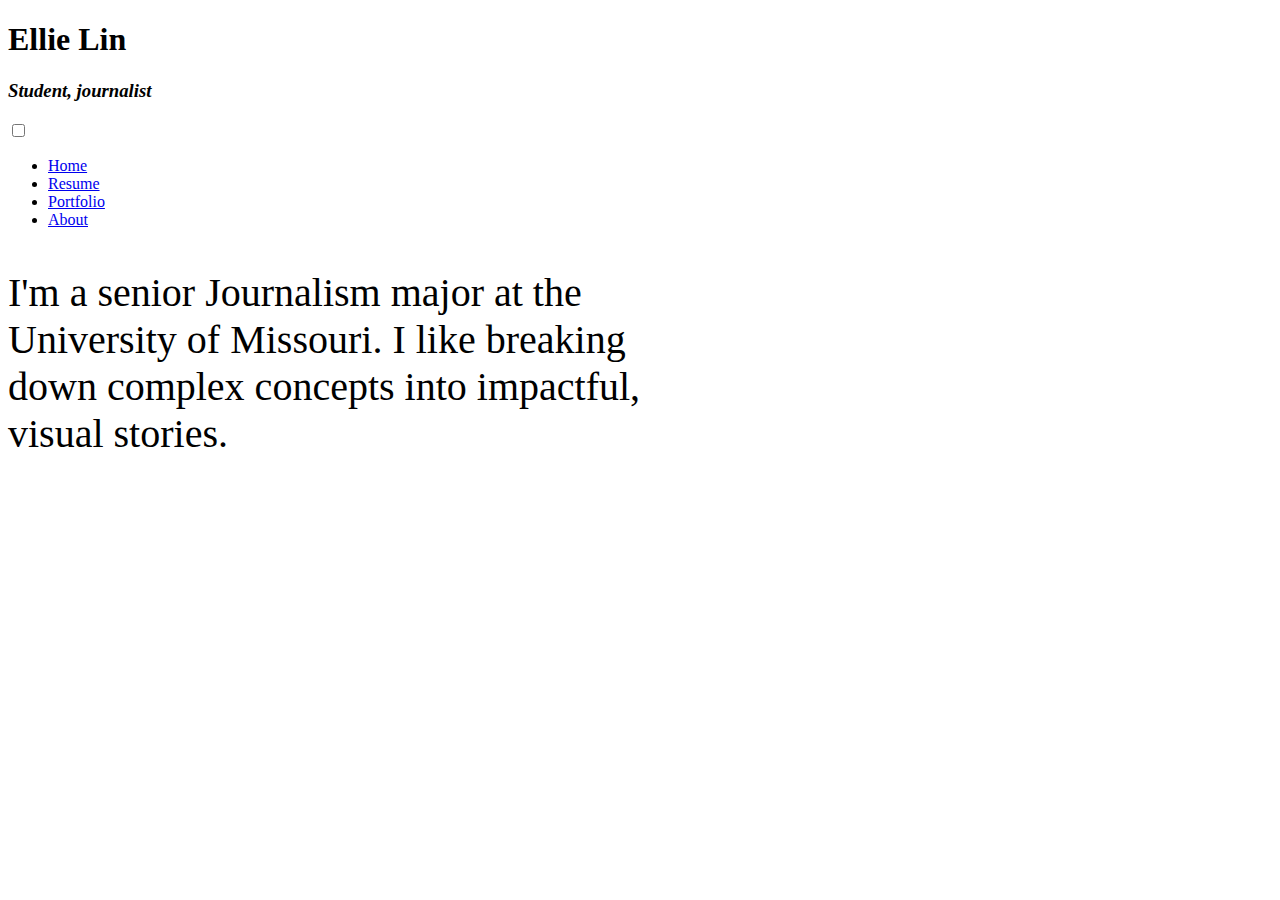
==== index.html @ 033b5c80 "update css" ====
<!DOCTYPE html>
<html lang="en">
<head>
    <meta charset="UTF-8">
    <meta name="viewport" content="width=device-width, initial-scale=1.0">
    <title>Ellie Lin - Visual Jounalist</title>
    
    <link rel="stylesheet" href="style.css">
    <link href="https://fonts.googleapis.com/css2?family=DM+Sans:ital,opsz,wght@0,9..40,100;0,9..40,200;0,9..40,300;0,9..40,400;0,9..40,500;0,9..40,600;0,9..40,700;0,9..40,800;0,9..40,900;0,9..40,1000;1,9..40,100;1,9..40,200;1,9..40,300;1,9..40,400;1,9..40,500;1,9..40,600;1,9..40,700;1,9..40,800;1,9..40,900;1,9..40,1000&display=swap" rel="stylesheet">
    <script type="text/javascript" src="script.js" defer></script>
</head>
<body>
    <h1>Ellie Lin</h1>
    <h3 style="font-style: italic;">Student, journalist</h3>
<div class="hamburger-menu">
    <input type="checkbox" id="op" />
    <div class="lower">
        <label for="op">
            <span></span>
            <span></span>
            <span></span>
        </label>
      </div>
    <div class="overlay overlay-hugeinc">
                <label for="op"></label>
                <nav>
                    <ul>
                        <li><a href="https://ellie-lin.com/index.html">Home</a></li>
                        <li><a href="https://ellie-lin.com/resume.html">Resume</a></li>
                        <li><a href="https://ellie-lin.com/portfolio.html">Portfolio</a></li>
                        <li><a href="https://ellie-lin.com/about.html">About</a></li>
                    </ul>
                </nav>
    </div>
</div>

    <main id="content">
    <p style="font-size: 2.5em; margin-right: 600px; margin-bottom: 0px">
        I'm a senior Journalism major at the University of Missouri. I like breaking down complex concepts into impactful, visual stories.
    </p>

    <p>
        
    </p>

    </main>
</body>
</html>
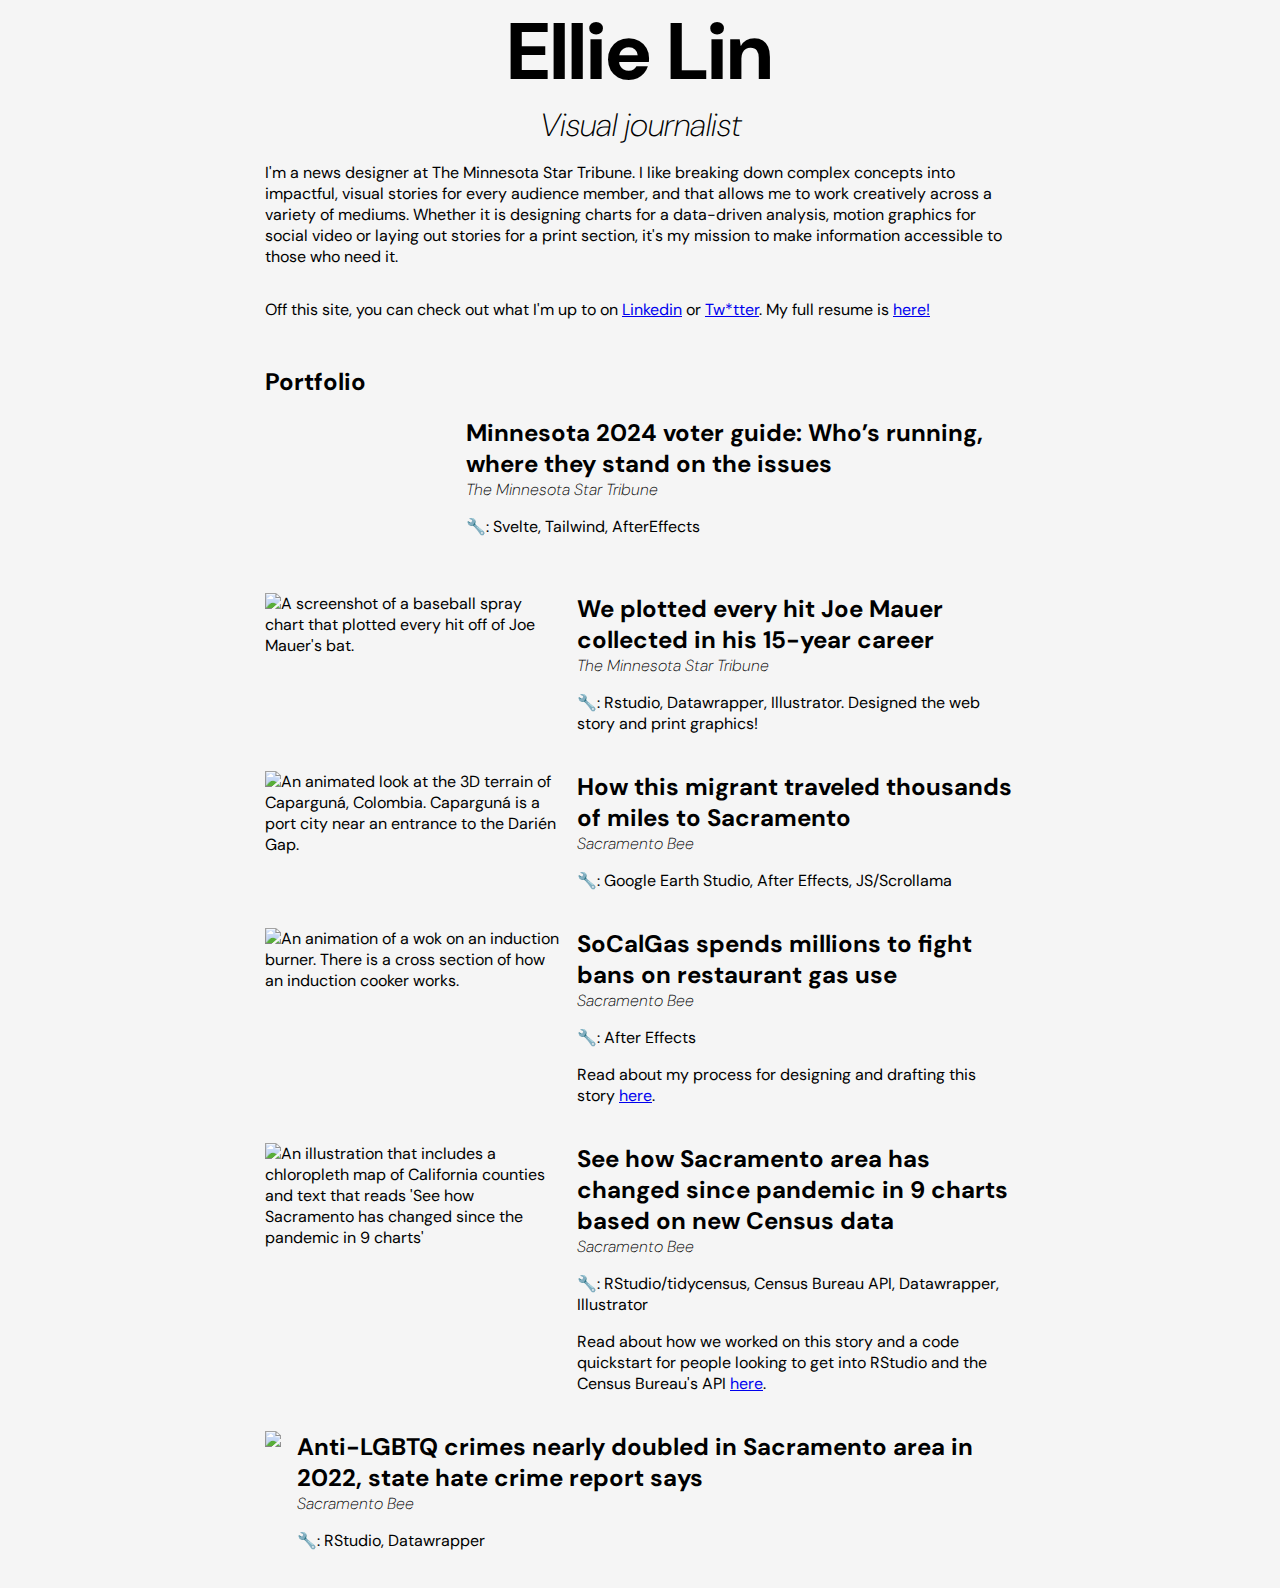
==== commit 25883874: "style fixes" ====
--- a/index.html
+++ b/index.html
@@ -4,45 +4,102 @@
     <meta charset="UTF-8">
     <meta name="viewport" content="width=device-width, initial-scale=1.0">
     <title>Ellie Lin - Visual Jounalist</title>
-    
+
     <link rel="stylesheet" href="style.css">
     <link href="https://fonts.googleapis.com/css2?family=DM+Sans:ital,opsz,wght@0,9..40,100;0,9..40,200;0,9..40,300;0,9..40,400;0,9..40,500;0,9..40,600;0,9..40,700;0,9..40,800;0,9..40,900;0,9..40,1000;1,9..40,100;1,9..40,200;1,9..40,300;1,9..40,400;1,9..40,500;1,9..40,600;1,9..40,700;1,9..40,800;1,9..40,900;1,9..40,1000&display=swap" rel="stylesheet">
     <script type="text/javascript" src="script.js" defer></script>
 </head>
 <body>
     <h1>Ellie Lin</h1>
-    <h3 style="font-style: italic;">Student, journalist</h3>
-<div class="hamburger-menu">
-    <input type="checkbox" id="op" />
-    <div class="lower">
-        <label for="op">
-            <span></span>
-            <span></span>
-            <span></span>
-        </label>
-      </div>
-    <div class="overlay overlay-hugeinc">
-                <label for="op"></label>
-                <nav>
-                    <ul>
-                        <li><a href="https://ellie-lin.com/index.html">Home</a></li>
-                        <li><a href="https://ellie-lin.com/resume.html">Resume</a></li>
-                        <li><a href="https://ellie-lin.com/portfolio.html">Portfolio</a></li>
-                        <li><a href="https://ellie-lin.com/about.html">About</a></li>
-                    </ul>
-                </nav>
-    </div>
-</div>
+    <h3 style="font-style: italic">Visual journalist</h3>
 
     <main id="content">
-    <p style="font-size: 2.5em; margin-right: 600px; margin-bottom: 0px">
-        I'm a senior Journalism major at the University of Missouri. I like breaking down complex concepts into impactful, visual stories.
-    </p>
+        <div class="about">
+            <p>
+                I'm a news designer at The Minnesota Star Tribune. I like breaking down complex concepts into impactful, visual stories for every audience member, and that allows me to work creatively across a variety of mediums. Whether it is designing charts for a data-driven analysis, motion graphics for social video or laying out stories for a print section, it's my mission to make information accessible to those who need it.
+            </p>
 
-    <p>
-        
-    </p>
+            <p>
+                Off this site, you can check out what I'm up to on <a href="https://www.linkedin.com/in/ellie-d-lin/">Linkedin</a> or <a href="https://twitter.com/ellielin_">Tw*tter</a>. My full resume is <a href="https://ellie-lin.com/resume.html" >here!</a>
+            </p>
+        </div>
 
+        <div class="portfolio">
+        <h2>Portfolio</h2>
+        <div class="byline">
+            <div class="img-wrapper">
+                <video autoplay muted loop id="autoplayGif" src="media/Hero (opacity)-15fps copy.mp4" width="375px" height="auto" alt="An animation of several blue and red 'I voted' stickers that gradually fade in.">
+            </div>
+            <div class="hedder">
+                <h2 class="hed"><a class="hedlink" href="https://www.startribune.com/minnesota-2024-voters-guide-whos-running-where-they-stand-on-the-issues/601147912/">Minnesota 2024 voter guide: Who’s running, where they stand on the issues</a></h2>
+                <h3 class="outlet">The Minnesota Star Tribune</h3>
+                <p class="tools">🔧: Svelte, Tailwind, AfterEffects</p>
+            </div>
+        </div>
+        <br>
+        <div class="byline">
+            <div class="img-wrapper">
+                <img id="autoplayGif" src="media/mauer.png" alt="A screenshot of a baseball spray chart that plotted every hit off of Joe Mauer's bat.">
+            </div>
+            <div class="hedder">
+                <h2 class="hed"><a class="hedlink" href="https://www2.startribune.com/quite-the-spread-we-plotted-every-hit-joe-mauer-ever-made-in-his-career/600381380/">We plotted every hit Joe Mauer collected in his 15-year career</a></h2>
+                <h3 class="outlet">The Minnesota Star Tribune</h3>
+                <p class="tools">🔧: Rstudio, Datawrapper, Illustrator. Designed the web story and print graphics!</p>
+            </div>
+        </div>
+        <br>
+            <div class="byline">
+                <div class="img-wrapper">
+                    <img id="autoplayGif" src="media/migrants-journey-scroller.gif" alt="An animated look at the 3D terrain of Caparguná, Colombia. Caparguná is a port city near an entrance to the Darién Gap.">
+                </div>
+                <div class="hedder">
+                    <h2 class="hed"><a class="hedlink" href="https://www.sacbee.com/news/equity-lab/article276713191.ece">How this migrant traveled thousands of miles to Sacramento</a></h2>
+                    <h3 class="outlet">Sacramento Bee</h3>
+                    <p class="tools">🔧: Google Earth Studio, After Effects, JS/Scrollama</p>
+                </div>
+            </div>
+            <br>
+            <div class="byline">
+                <div class="img-wrapper">
+                    <img id="autoplayGif" src="media/induction2.gif" alt="An animation of a wok on an induction burner. There is a cross section of how an induction cooker works.">
+                </div>
+                <div class="hedder">
+                    <h2 class="hed"><a class="hedlink" href="https://www.sacbee.com/news/politics-government/capitol-alert/article277266813.ece">SoCalGas spends millions to fight bans on restaurant gas use</a></h2>
+                    <h3 class="outlet">Sacramento Bee</h3>
+                    <p class="tools">🔧: After Effects</p>
+                    <p>Read about my process for designing and drafting this story <a href="https://rjionline.org/news/wok-and-scroll-the-process-of-designing-an-animated-information-graphic/">here</a>.</p>
+                </div>
+            </div>
+            <br>
+            <div class="byline">
+                <div class="img-wrapper">
+                    <img id="autoplayGif" src="media/census.png" alt="An illustration that includes a chloropleth map of California counties and text that reads 'See how Sacramento has changed since the pandemic in 9 charts'">
+                </div> 
+                <div class="hedder">
+                    <h2 class="hed"><a class="hedlink" href="https://www.sacbee.com/news/california/article276501901.ece">See how Sacramento area has changed since pandemic in 9 charts based on new Census data</a></h2>
+                    <h3 class="outlet">Sacramento Bee</h3>
+                    <p class="tools">🔧: RStudio/tidycensus, Census Bureau API, Datawrapper, Illustrator</p>
+                    <p>Read about how we worked on this story and a code quickstart for people looking to get into RStudio and the Census Bureau's API <a href="https://rjionline.org/news/making-census-data-accessible-for-reporters-with-varying-data-literacy/">here</a>.</p>
+                </div>
+            </div>
+            <br>
+            <div class="byline">
+                <div class="img-wrapper">
+                    <img id="autoplayGif" src="media/hate-crime-chart.png">
+                    <!-- <iframe title="Increase in statewide reported hate crimes after 2020" aria-label="Interactive line chart" id="datawrapper-chart-lZ3oI" src="https://datawrapper.dwcdn.net/lZ3oI/6/" width="150px" height="350px" scrolling="no" frameborder="0" style="border: none;"  data-external="1"></iframe> -->
+                </div>
+                <div class="hedder">
+                    <h2 class="hed"><a class="hedlink" href="https://www.sacbee.com/news/local/article276809221.ece">Anti-LGBTQ crimes nearly doubled in Sacramento area in 2022, state hate crime report says</a></h2>
+                    <h3 class="outlet">Sacramento Bee</h3>
+                    <p class="tools">🔧: RStudio, Datawrapper</p>
+                </div>
+            </div>
+            <br>
+        </div>
+    
     </main>
+    <script src="script.js"></script>
+    </body>
+
 </body>
 </html>--- a/style.css
+++ b/style.css
@@ -0,0 +1,139 @@
+/* Global styles */
+body {
+  background-color: #f5f5f5;
+  margin: auto;
+  width: 750px;
+  display: flex;
+  flex-direction: column;
+  align-items: center;
+  font-family: 'DM Sans', sans-serif, Arial, Helvetica, sans-serif;
+}
+
+main {
+  display: flex;
+  flex-direction: column;
+}
+
+h1, h2, h3, p {
+  font-family: inherit;
+}
+
+h1 {
+  font-weight: 800;
+  font-size: 5rem;
+  margin: 0;
+}
+
+h3 {
+  font-weight: 200;
+  font-size: 2rem;
+  margin: 0;
+  font-style: italic;
+}
+
+.about, .resume {
+  display: flex;
+  flex-direction: column;
+  padding-bottom: 10px;
+}
+
+.resume {
+  margin-bottom: 0;
+}
+
+.resume-date {
+  font-style: italic;
+}
+
+/* Portfolio section */
+.portfolio {
+  width: 100%;
+}
+
+/* Miscellaneous */
+.byline {
+  display: flex;
+}
+
+.hedder {
+  align-items: flex-start;
+}
+
+.hed {
+  margin: 0;
+}
+
+.outlet {
+  font-size: 1em;
+}
+
+img, video {
+  width: 100%;
+  height: auto;
+  cursor: pointer;
+}
+
+.img-wrapper {
+  max-width: 296px;
+  padding-right: 1rem;
+}
+
+.hedlink {
+  color: black;
+  text-decoration: none;
+  background-image: linear-gradient(currentColor, currentColor);
+  background-position: 0% 100%;
+  background-repeat: no-repeat;
+  background-size: 0% 2px;
+  transition: background-size 0.3s ease;
+}
+
+.hedlink:hover, .hedlink:focus {
+  background-size: 100% 2px;
+}
+
+a:visited {
+  color: #463F63;
+}
+
+/* Mobile styles */
+@media screen and (max-width: 600px) {
+  body {
+    margin: 1rem;
+    width: auto;
+  }
+
+  h1 {
+    font-size: 3rem;
+  }
+
+  .hedlink {
+    font-size: 1.5rem;
+  }
+
+ .resume {
+    width: auto;
+    font-size: 1rem;
+  }
+
+  .resume {
+    margin-bottom: 0;
+  }
+
+  .byline {
+    flex-direction: column;
+  }
+
+  .portfolio {
+    width: 100%;
+    margin: 0;
+  }
+
+  .about {
+    width: auto;
+  }
+
+  .img-wrapper {
+    max-width: 375px;
+  }
+}
